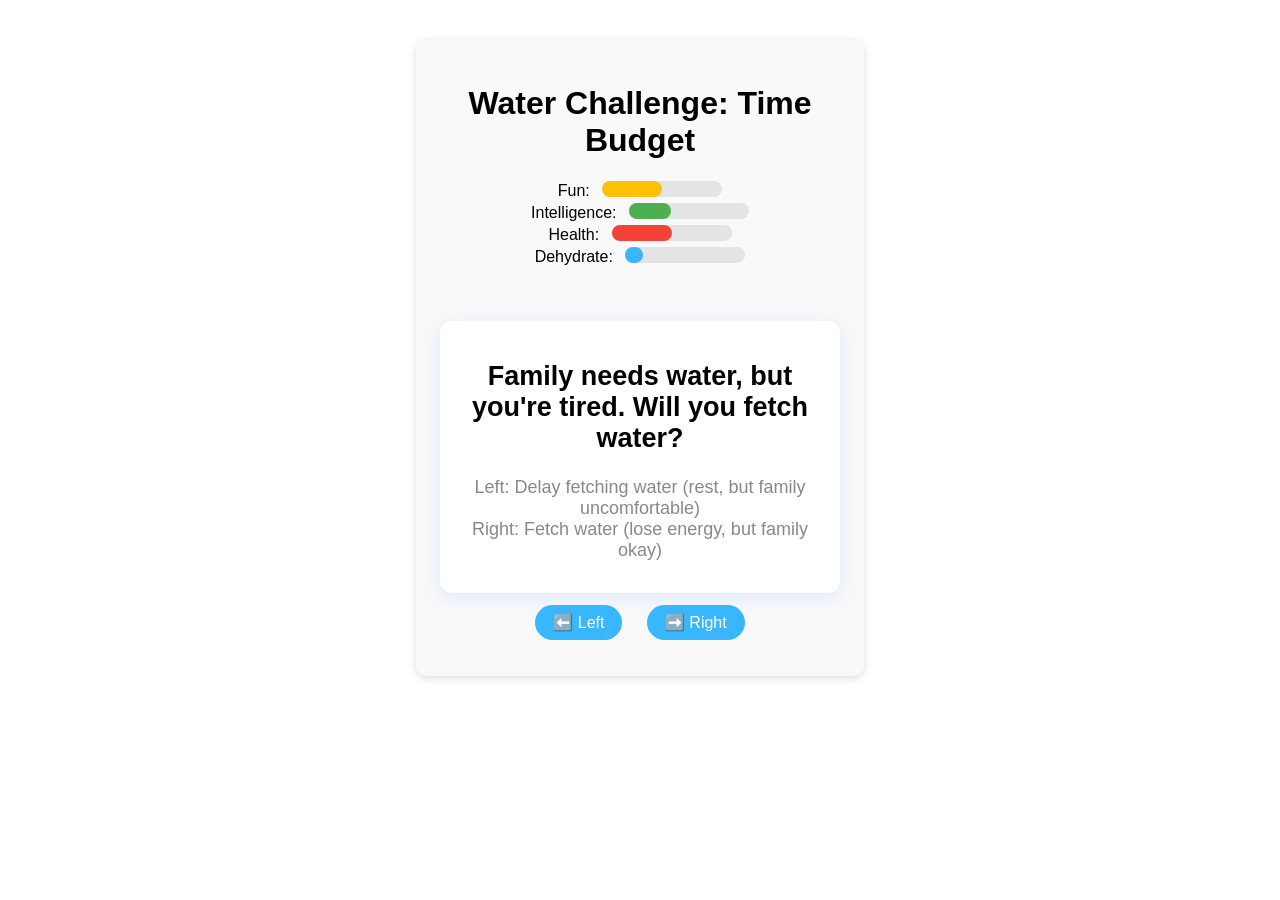
==== game.html @ 0f102fe7 "Add initial game files: HTML structure, JavaScript logic, and CSS styling" ====
<!DOCTYPE html>
<html lang="en">
<head>
  <meta charset="UTF-8">
  <title>Water Challenge: Time Budget</title>
  <link rel="stylesheet" href="style.css">
</head>
<body>
  <div class="container">
    <h1>Water Challenge: Time Budget</h1>
    <div id="bars-area">
      Fun: <div class="bar-bg"><div class="bar" id="bar-fun"></div></div><br>
      Intelligence: <div class="bar-bg"><div class="bar" id="bar-int"></div></div><br>
      Health: <div class="bar-bg"><div class="bar" id="bar-health"></div></div><br>
      Dehydrate: <div class="bar-bg"><div class="bar" id="bar-dehydrate"></div></div>
    </div>
    <div id="fact-area"></div>
    <div id="card-area"></div>
    <div id="buttons-area">
      <button id="left-btn">⬅️ Left</button>
      <button id="right-btn">➡️ Right</button>
    </div>
    <div id="result-area" style="display:none;"></div>
  </div>
  <script src="interact.js"></script>
</body>
</html>
---- style.css ----
.container {
  max-width: 400px;
  margin: 40px auto;
  text-align: center;
  font-family: sans-serif;
  background: #f9f9f9;
  border-radius: 10px;
  padding: 24px;
  box-shadow: 0 2px 8px #ddd;
}
.bar-bg {
  display: inline-block;
  vertical-align: middle;
  width: 120px;
  height: 16px;
  background: #e2e4e6;
  border-radius: 8px;
  margin-left: 8px;
  margin-bottom: 6px;
}
.bar {
  height: 16px;
  border-radius: 8px;
  width: 0%;
  transition: width 0.4s;
}
#bar-fun { background: #ffc107;}
#bar-int { background: #4caf50;}
#bar-health { background: #f44336;}
#bar-dehydrate { background: #38B6FF;}
#fact-area { color: #888; min-height: 28px; margin: 12px 0;}
.card {
  background: #fff;
  border-radius: 12px;
  box-shadow: 0 4px 20px rgba(50,140,255,0.14);
  padding: 18px;
  margin: 0 auto;
  min-height: 100px;
  font-size: 18px;
}
#buttons-area button {
  margin: 12px 10px;
  font-size: 16px;
  border-radius: 24px;
  padding: 8px 18px;
  border: none;
  background: #38B6FF;
  color: #fff;
  cursor: pointer;
}
#result-area {
  margin-top: 18px;
  padding: 12px;
  background: #e9f6ff;
  border-radius: 10px;
}
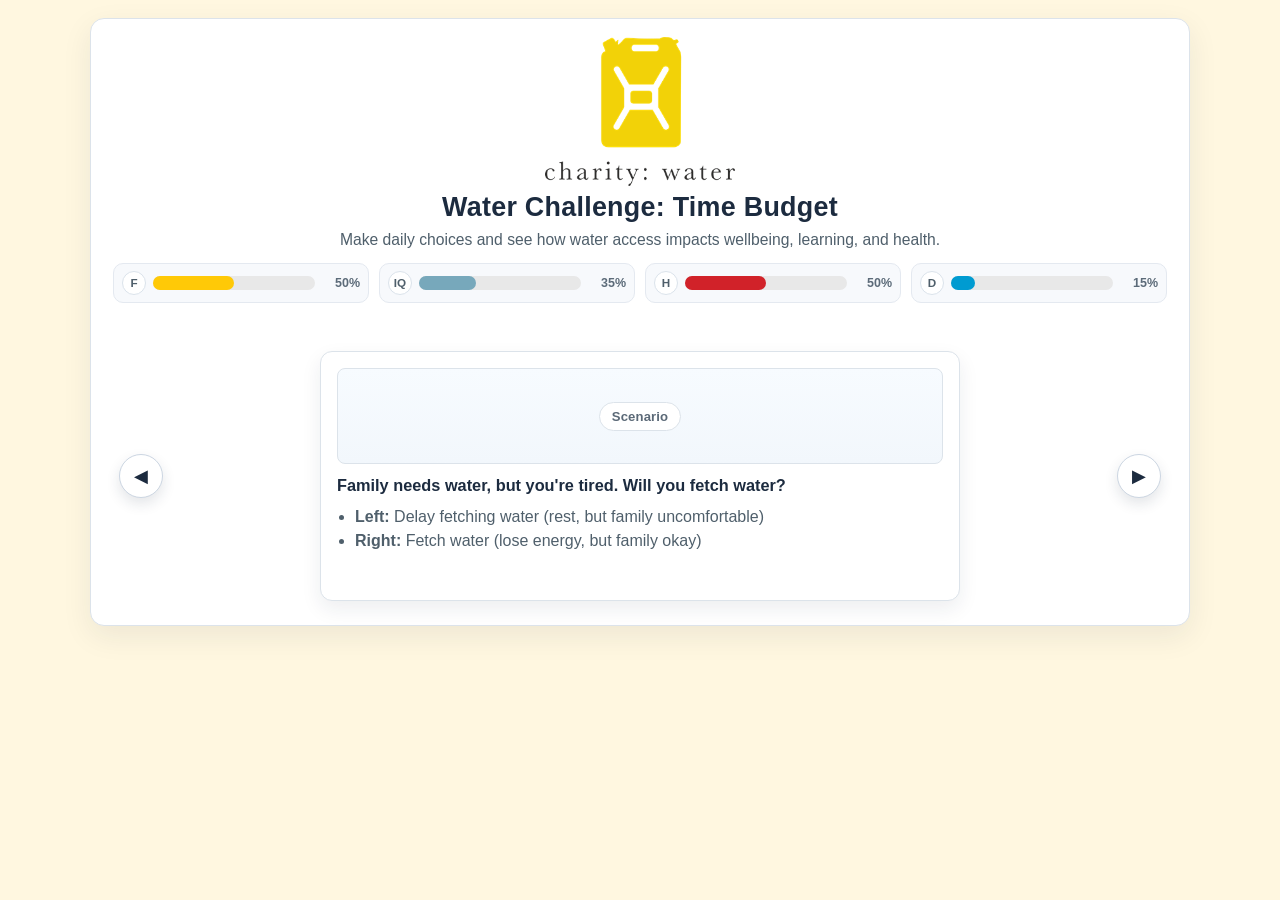
==== commit 4996e46e: "Enhance game UI with new layout, improved styling, and dynamic metrics display" ====
--- a/game.html
+++ b/game.html
@@ -2,23 +2,46 @@
 <html lang="en">
 <head>
   <meta charset="UTF-8">
+  <meta name="viewport" content="width=device-width, initial-scale=1.0">
   <title>Water Challenge: Time Budget</title>
   <link rel="stylesheet" href="style.css">
 </head>
 <body>
   <div class="container">
+    <img class="brand-logo" src="logo/charity-water-logo-9121D887A9-seeklogo.com.png" alt="charity: water logo">
     <h1>Water Challenge: Time Budget</h1>
+    <p class="subtitle">Make daily choices and see how water access impacts wellbeing, learning, and health.</p>
     <div id="bars-area">
-      Fun: <div class="bar-bg"><div class="bar" id="bar-fun"></div></div><br>
-      Intelligence: <div class="bar-bg"><div class="bar" id="bar-int"></div></div><br>
-      Health: <div class="bar-bg"><div class="bar" id="bar-health"></div></div><br>
-      Dehydrate: <div class="bar-bg"><div class="bar" id="bar-dehydrate"></div></div>
+      <div class="hud-item">
+        <span class="hud-icon" aria-hidden="true">F</span>
+        <span class="hud-label">Fun</span>
+        <div class="bar-bg"><div class="bar" id="bar-fun"></div></div>
+        <span class="hud-value" id="val-fun">50%</span>
+      </div>
+      <div class="hud-item">
+        <span class="hud-icon" aria-hidden="true">IQ</span>
+        <span class="hud-label">Intelligence</span>
+        <div class="bar-bg"><div class="bar" id="bar-int"></div></div>
+        <span class="hud-value" id="val-int">35%</span>
+      </div>
+      <div class="hud-item">
+        <span class="hud-icon" aria-hidden="true">H</span>
+        <span class="hud-label">Health</span>
+        <div class="bar-bg"><div class="bar" id="bar-health"></div></div>
+        <span class="hud-value" id="val-health">50%</span>
+      </div>
+      <div class="hud-item">
+        <span class="hud-icon" aria-hidden="true">D</span>
+        <span class="hud-label">Dehydrate</span>
+        <div class="bar-bg"><div class="bar" id="bar-dehydrate"></div></div>
+        <span class="hud-value" id="val-dehydrate">15%</span>
+      </div>
     </div>
     <div id="fact-area"></div>
-    <div id="card-area"></div>
-    <div id="buttons-area">
-      <button id="left-btn">⬅️ Left</button>
-      <button id="right-btn">➡️ Right</button>
+    <div class="play-stage">
+      <button id="left-btn" class="nav-btn" aria-label="Choose left option">◀</button>
+      <div id="card-area"></div>
+      <button id="right-btn" class="nav-btn" aria-label="Choose right option">▶</button>
     </div>
     <div id="result-area" style="display:none;"></div>
   </div>
--- a/style.css
+++ b/style.css
@@ -1,56 +1,363 @@
+:root {
+  --cw-yellow: #ffc907;
+  --cw-red: #d12229;
+  --cw-teal: #77a8bb;
+  --cw-cyan: #009bd1;
+  --cw-ink: #1c2b3f;
+  --cw-muted: #4f5f6b;
+  --cw-bg: #fff7e0;
+  --cw-surface: #ffffff;
+}
+
+* {
+  box-sizing: border-box;
+}
+
+body {
+  margin: 0;
+  background: var(--cw-bg);
+  font-family: Inter, -apple-system, BlinkMacSystemFont, "Segoe UI", Roboto, sans-serif;
+}
+
 .container {
-  max-width: 400px;
-  margin: 40px auto;
+  width: min(96vw, 1100px);
+  margin: 18px auto;
   text-align: center;
-  font-family: sans-serif;
-  background: #f9f9f9;
+  color: var(--cw-ink);
+  background: var(--cw-surface);
+  border-radius: 14px;
+  border: 1px solid #dce3ea;
+  padding: 18px 22px 24px;
+  box-shadow: 0 10px 30px rgba(28, 43, 63, 0.08);
+}
+
+.brand-logo {
+  width: clamp(120px, 20vw, 190px);
+  max-width: 100%;
+  height: auto;
+  margin-bottom: 2px;
+}
+
+h1 {
+  margin: 0;
+  font-size: clamp(1.2rem, 2.1vw, 1.75rem);
+  font-weight: 700;
+  letter-spacing: 0.01em;
+}
+
+.subtitle {
+  margin: 8px auto 14px;
+  max-width: 720px;
+  color: var(--cw-muted);
+  font-size: clamp(0.88rem, 1.45vw, 0.98rem);
+}
+
+#bars-area {
+  display: grid;
+  grid-template-columns: repeat(4, minmax(0, 1fr));
+  gap: 10px;
+  margin-bottom: 10px;
+}
+
+.hud-item {
+  display: flex;
+  align-items: center;
+  gap: 7px;
+  background: #f7f9fc;
+  border: 1px solid #e4e9f0;
   border-radius: 10px;
-  padding: 24px;
-  box-shadow: 0 2px 8px #ddd;
-}
+  padding: 7px 8px;
+}
+
+.hud-icon {
+  width: 24px;
+  height: 24px;
+  border-radius: 50%;
+  background: #ffffff;
+  border: 1px solid #dbe3eb;
+  text-align: center;
+  font-size: 0.73rem;
+  line-height: 22px;
+  font-weight: 700;
+  color: var(--cw-muted);
+}
+
+.hud-label {
+  display: none;
+  color: var(--cw-muted);
+  font-size: 0.85rem;
+  white-space: nowrap;
+}
+
 .bar-bg {
-  display: inline-block;
-  vertical-align: middle;
-  width: 120px;
-  height: 16px;
-  background: #e2e4e6;
-  border-radius: 8px;
-  margin-left: 8px;
-  margin-bottom: 6px;
-}
+  flex: 1;
+  height: 14px;
+  background: #e8e8e8;
+  border-radius: 8px;
+  min-width: 64px;
+}
+
 .bar {
-  height: 16px;
+  height: 14px;
   border-radius: 8px;
   width: 0%;
   transition: width 0.4s;
 }
-#bar-fun { background: #ffc107;}
-#bar-int { background: #4caf50;}
-#bar-health { background: #f44336;}
-#bar-dehydrate { background: #38B6FF;}
-#fact-area { color: #888; min-height: 28px; margin: 12px 0;}
+
+.hud-value {
+  min-width: 38px;
+  text-align: right;
+  font-size: 0.78rem;
+  font-weight: 600;
+  color: #5c6b79;
+}
+
+#bar-fun { background: var(--cw-yellow);}
+#bar-int { background: var(--cw-teal);}
+#bar-health { background: var(--cw-red);}
+#bar-dehydrate { background: var(--cw-cyan);}
+
+#fact-area {
+  color: var(--cw-muted);
+  min-height: 24px;
+  margin: 10px 0 14px;
+  font-size: 0.95rem;
+}
+
+.play-stage {
+  position: relative;
+  display: flex;
+  justify-content: center;
+  align-items: center;
+  padding: 0 64px;
+}
+
+#card-area {
+  width: min(100%, 640px);
+}
+
 .card {
+  background: #ffffff;
+  border: 1px solid #dce3ea;
+  border-radius: 12px;
+  box-shadow: 0 8px 20px rgba(28, 43, 63, 0.08);
+  padding: 16px;
+  margin: 0 auto;
+  min-height: 220px;
+  text-align: left;
+}
+
+.story-art {
+  height: 96px;
+  border: 1px solid #dce3ea;
+  border-radius: 8px;
+  display: flex;
+  align-items: center;
+  justify-content: center;
+  background: linear-gradient(180deg, #f7fbff 0%, #f2f7fc 100%);
+  margin-bottom: 10px;
+}
+
+.story-art-badge {
+  padding: 6px 12px;
+  border-radius: 999px;
+  background: #ffffff;
+  border: 1px solid #dce3ea;
+  font-size: 0.82rem;
+  font-weight: 600;
+  letter-spacing: 0.01em;
+  color: #5b6977;
+}
+
+.story-text {
+  margin: 0 0 10px;
+  font-size: 1.02rem;
+  line-height: 1.45;
+  font-weight: 600;
+}
+
+.choice-list {
+  margin: 0;
+  padding-left: 18px;
+  color: var(--cw-muted);
+}
+
+.choice-list li {
+  margin-bottom: 6px;
+}
+
+.nav-btn {
+  position: absolute;
+  top: 50%;
+  transform: translateY(-50%);
+  width: 44px;
+  height: 44px;
+  border-radius: 999px;
+  border: 1px solid #ccd6e2;
   background: #fff;
+  color: var(--cw-ink);
+  font-size: 1.1rem;
+  line-height: 1;
+  display: inline-flex;
+  align-items: center;
+  justify-content: center;
+  cursor: pointer;
+  box-shadow: 0 6px 14px rgba(28, 43, 63, 0.12);
+  transition: transform 0.15s ease, box-shadow 0.15s ease, background-color 0.15s ease;
+}
+
+.nav-btn:hover {
+  transform: translateY(-50%) translateX(0);
+  background: #f7faff;
+  box-shadow: 0 8px 18px rgba(28, 43, 63, 0.18);
+}
+
+.nav-btn:focus-visible,
+.result-btn:focus-visible {
+  outline: 2px solid #77a8bb;
+  outline-offset: 2px;
+}
+
+#left-btn {
+  left: 6px;
+}
+
+#right-btn {
+  right: 6px;
+}
+
+#result-area {
+  margin-top: 14px;
+  padding: 0;
+  background: transparent;
+  border-radius: 10px;
+  overflow-wrap: anywhere;
+}
+
+.result-panel {
+  width: min(100%, 640px);
+  margin: 0 auto;
+  padding: 14px;
+  border: 1px solid #dce3ea;
   border-radius: 12px;
-  box-shadow: 0 4px 20px rgba(50,140,255,0.14);
-  padding: 18px;
-  margin: 0 auto;
-  min-height: 100px;
-  font-size: 18px;
-}
-#buttons-area button {
-  margin: 12px 10px;
-  font-size: 16px;
-  border-radius: 24px;
-  padding: 8px 18px;
-  border: none;
-  background: #38B6FF;
-  color: #fff;
+  background: #ffffff;
+  box-shadow: 0 8px 20px rgba(28, 43, 63, 0.08);
+}
+
+.result-panel h2 {
+  margin: 2px 0 10px;
+}
+
+.result-content {
+  border: 1px solid #e5ebf2;
+  border-radius: 8px;
+  padding: 12px 13px;
+  text-align: left;
+  margin-bottom: 12px;
+  background: #fafcff;
+}
+
+.result-content a {
+  color: #0f7fba;
+  text-decoration: none;
+  font-weight: 600;
+}
+
+.result-content a:hover {
+  text-decoration: underline;
+}
+
+.result-btn {
+  border: 1px solid #ccd6e2;
+  border-radius: 8px;
+  background: #ffffff;
+  color: var(--cw-ink);
+  padding: 8px 14px;
+  font-weight: 600;
   cursor: pointer;
-}
-#result-area {
-  margin-top: 18px;
-  padding: 12px;
-  background: #e9f6ff;
-  border-radius: 10px;
+  transition: background-color 0.15s ease;
+}
+
+.result-btn:hover {
+  background: #f5f9ff;
+}
+
+@media (max-width: 700px) {
+  .container {
+    width: 94vw;
+    margin: 14px auto;
+    padding: 12px 10px 16px;
+  }
+
+  .subtitle {
+    margin: 8px 8px 12px;
+  }
+
+  #bars-area {
+    grid-template-columns: 1fr;
+    gap: 8px;
+    margin-bottom: 8px;
+  }
+
+  .hud-label {
+    display: inline;
+    width: 90px;
+    text-align: left;
+  }
+
+  .hud-value {
+    min-width: 34px;
+    font-size: 0.75rem;
+  }
+
+  .play-stage {
+    padding: 0 2px;
+  }
+
+  .nav-btn {
+    width: 38px;
+    height: 38px;
+    font-size: 1rem;
+    z-index: 2;
+  }
+
+  #left-btn {
+    left: -2px;
+  }
+
+  #right-btn {
+    right: -2px;
+  }
+
+  .card {
+    min-height: 290px;
+    padding: 12px;
+  }
+
+  .story-art {
+    height: 70px;
+  }
+
+  .story-text,
+  .choice-list {
+    font-size: 0.94rem;
+  }
+
+  .result-panel {
+    min-height: 420px;
+    display: flex;
+    flex-direction: column;
+    justify-content: space-between;
+  }
+
+  .result-content {
+    min-height: 280px;
+    font-size: 0.94rem;
+  }
+}
+
+@media (min-width: 1000px) {
+  .card {
+    min-height: 250px;
+  }
 }
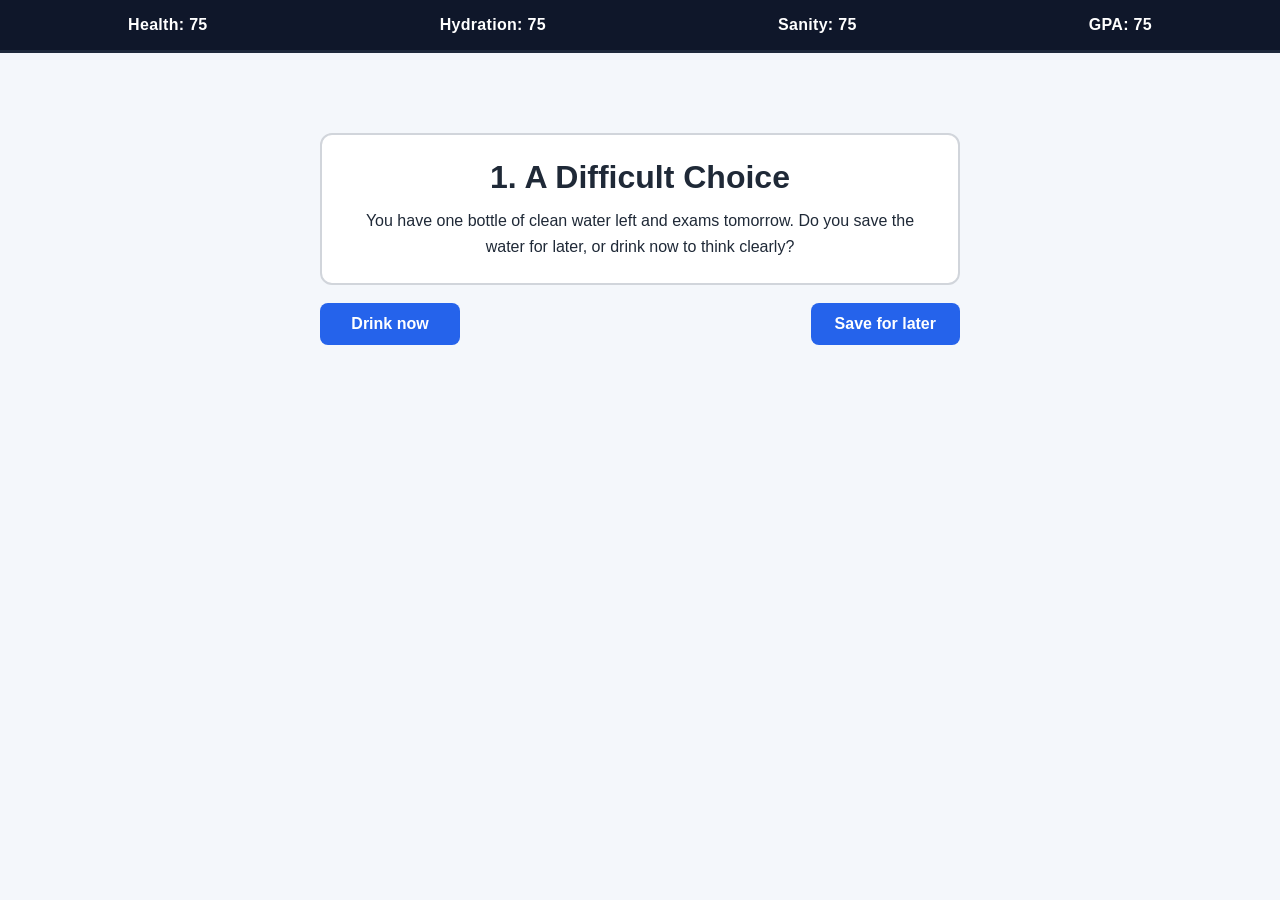
==== commit 59fda54e: "Refactor game structure: update HTML layout, remove interact.js, and implement scenario logic in scr" ====
--- a/game.html
+++ b/game.html
@@ -1,50 +1,103 @@
 <!DOCTYPE html>
 <html lang="en">
 <head>
+  <!--
+    The <meta charset="UTF-8"> tag tells the browser what text encoding to use.
+    UTF-8 supports most characters used around the world.
+  -->
   <meta charset="UTF-8">
+
+  <!--
+    This makes the layout scale correctly on phones and tablets.
+    Without this, mobile pages often appear zoomed out.
+  -->
   <meta name="viewport" content="width=device-width, initial-scale=1.0">
-  <title>Water Challenge: Time Budget</title>
+
+  <!--
+    <title> sets the text shown on the browser tab.
+  -->
+  <title>Water Game</title>
+
+  <!--
+    This links the external CSS file.
+    CSS is where we define colors, spacing, sizes, alignment, etc.
+  -->
   <link rel="stylesheet" href="style.css">
 </head>
 <body>
-  <div class="container">
-    <img class="brand-logo" src="logo/charity-water-logo-9121D887A9-seeklogo.com.png" alt="charity: water logo">
-    <h1>Water Challenge: Time Budget</h1>
-    <p class="subtitle">Make daily choices and see how water access impacts wellbeing, learning, and health.</p>
-    <div id="bars-area">
-      <div class="hud-item">
-        <span class="hud-icon" aria-hidden="true">F</span>
-        <span class="hud-label">Fun</span>
-        <div class="bar-bg"><div class="bar" id="bar-fun"></div></div>
-        <span class="hud-value" id="val-fun">50%</span>
-      </div>
-      <div class="hud-item">
-        <span class="hud-icon" aria-hidden="true">IQ</span>
-        <span class="hud-label">Intelligence</span>
-        <div class="bar-bg"><div class="bar" id="bar-int"></div></div>
-        <span class="hud-value" id="val-int">35%</span>
-      </div>
-      <div class="hud-item">
-        <span class="hud-icon" aria-hidden="true">H</span>
-        <span class="hud-label">Health</span>
-        <div class="bar-bg"><div class="bar" id="bar-health"></div></div>
-        <span class="hud-value" id="val-health">50%</span>
-      </div>
-      <div class="hud-item">
-        <span class="hud-icon" aria-hidden="true">D</span>
-        <span class="hud-label">Dehydrate</span>
-        <div class="bar-bg"><div class="bar" id="bar-dehydrate"></div></div>
-        <span class="hud-value" id="val-dehydrate">15%</span>
-      </div>
+
+  <!--
+    ===== Quick beginner note: How HTML + CSS work together =====
+
+    HTML gives structure (what things ARE):
+    - headings, paragraphs, buttons, containers
+
+    CSS gives style (how things LOOK):
+    - colors, fonts, spacing, positions, borders
+
+    A "class" (example: class="scenario-card") is a label attached to an HTML element.
+    In CSS, a class is selected with a dot (example: .scenario-card { ... }).
+    That style is then applied to every HTML element that has that class.
+  -->
+
+  <!--
+    This top bar holds the four stats labels:
+    Health, Hydration, Sanity, GPA.
+  -->
+  <div class="stats-bar">
+    <!--
+      <div> is a generic container block.
+      It does not have special meaning by itself.
+      We use it to group content so CSS can style/layout it.
+    -->
+    <div id="health-stat" class="stat-item">Health: 75</div>
+    <div id="hydration-stat" class="stat-item">Hydration: 75</div>
+    <div id="sanity-stat" class="stat-item">Sanity: 75</div>
+    <div id="gpa-stat" class="stat-item">GPA: 75</div>
+  </div>
+
+  <!--
+    Main play area. We center the card and buttons here.
+  -->
+  <main class="game-area">
+
+    <!--
+      Scenario card container.
+      This is the central card requested.
+    -->
+    <div class="scenario-card">
+
+      <!--
+        <h1> is a top-level heading.
+        It usually represents the most important heading in a section/page.
+        Browsers and screen readers treat headings as important structure.
+      -->
+      <h1 class="scenario-title">A Difficult Choice</h1>
+
+      <!--
+        <p> is a paragraph tag used for normal text content.
+      -->
+      <p class="scenario-text">
+        You have one bottle of clean water left and exams tomorrow.
+        Do you save the water for later, or drink now to think clearly?
+      </p>
     </div>
-    <div id="fact-area"></div>
-    <div class="play-stage">
-      <button id="left-btn" class="nav-btn" aria-label="Choose left option">◀</button>
-      <div id="card-area"></div>
-      <button id="right-btn" class="nav-btn" aria-label="Choose right option">▶</button>
+
+    <!--
+      Button row directly below the card.
+    -->
+    <div class="options-row">
+
+      <!--
+        <button> creates a clickable button.
+        Right now, these are only visual (no JavaScript yet).
+        Later, JavaScript can detect clicks and update stats/game state.
+      -->
+      <button id="option-a-button" class="option-button">Option A</button>
+      <button id="option-b-button" class="option-button">Option B</button>
     </div>
-    <div id="result-area" style="display:none;"></div>
-  </div>
-  <script src="interact.js"></script>
+  </main>
+
+  <script src="script.js"></script>
 </body>
-</html>+</html>
--- a/style.css
+++ b/style.css
@@ -1,363 +1,192 @@
-:root {
-  --cw-yellow: #ffc907;
-  --cw-red: #d12229;
-  --cw-teal: #77a8bb;
-  --cw-cyan: #009bd1;
-  --cw-ink: #1c2b3f;
-  --cw-muted: #4f5f6b;
-  --cw-bg: #fff7e0;
-  --cw-surface: #ffffff;
-}
+/*
+  =============================================================
+  BASIC RESET + PAGE FOUNDATION
+  =============================================================
 
+  The selector "*" means "all elements".
+  We set box-sizing so width/height calculations are easier and more predictable.
+*/
 * {
   box-sizing: border-box;
 }
 
+/*
+  The body is the main page container.
+  We remove default browser margin so we can control spacing ourselves.
+*/
 body {
   margin: 0;
-  background: var(--cw-bg);
-  font-family: Inter, -apple-system, BlinkMacSystemFont, "Segoe UI", Roboto, sans-serif;
+
+  /*
+    A simple system font stack for good readability.
+    The browser will use the first available font.
+  */
+  font-family: Arial, Helvetica, sans-serif;
+
+  /*
+    Soft background + dark text for contrast.
+  */
+  background-color: #f4f7fb;
+  color: #1f2937;
+
+  /*
+    100vh means "100% of viewport height".
+    This helps vertical centering in our main game area.
+  */
+  min-height: 100vh;
 }
 
-.container {
-  width: min(96vw, 1100px);
-  margin: 18px auto;
-  text-align: center;
-  color: var(--cw-ink);
-  background: var(--cw-surface);
-  border-radius: 14px;
-  border: 1px solid #dce3ea;
-  padding: 18px 22px 24px;
-  box-shadow: 0 10px 30px rgba(28, 43, 63, 0.08);
+/*
+  =============================================================
+  TOP STATS BAR
+  =============================================================
+
+  .stats-bar applies to <div class="stats-bar"> in HTML.
+  This shows how classes connect HTML to CSS:
+  - HTML class="stats-bar"
+  - CSS selector .stats-bar { ... }
+*/
+.stats-bar {
+  display: flex;
+
+  /*
+    "justify-content: space-around" spreads items across the row.
+  */
+  justify-content: space-around;
+
+  /*
+    "align-items: center" vertically centers items inside this bar.
+  */
+  align-items: center;
+
+  padding: 16px 12px;
+  background-color: #0f172a;
+  color: #ffffff;
+  border-bottom: 3px solid #1e293b;
 }
 
-.brand-logo {
-  width: clamp(120px, 20vw, 190px);
-  max-width: 100%;
-  height: auto;
-  margin-bottom: 2px;
+/*
+  Each individual stat label (Health, Hydration, etc.).
+*/
+.stat-item {
+  font-weight: 700;
+  letter-spacing: 0.3px;
 }
 
-h1 {
-  margin: 0;
-  font-size: clamp(1.2rem, 2.1vw, 1.75rem);
-  font-weight: 700;
-  letter-spacing: 0.01em;
+/*
+  =============================================================
+  MAIN GAME AREA
+  =============================================================
+*/
+.game-area {
+  /*
+    Flexbox makes it easy to center and stack elements.
+  */
+  display: flex;
+
+  /*
+    "column" stacks children vertically (card, then button row).
+  */
+  flex-direction: column;
+
+  /*
+    Horizontal centering.
+  */
+  align-items: center;
+
+  /*
+    Push content slightly down from the top bar.
+  */
+  margin-top: 80px;
+
+  /*
+    Space between the scenario card and buttons.
+  */
+  gap: 18px;
+
+  padding: 0 16px;
 }
 
-.subtitle {
-  margin: 8px auto 14px;
-  max-width: 720px;
-  color: var(--cw-muted);
-  font-size: clamp(0.88rem, 1.45vw, 0.98rem);
+/*
+  =============================================================
+  SCENARIO CARD
+  =============================================================
+*/
+.scenario-card {
+  width: 100%;
+
+  /*
+    max-width prevents the card from getting too wide on large screens.
+  */
+  max-width: 640px;
+
+  background-color: #ffffff;
+  border: 2px solid #d1d5db;
+  border-radius: 12px;
+  padding: 24px;
+  text-align: center;
 }
 
-#bars-area {
-  display: grid;
-  grid-template-columns: repeat(4, minmax(0, 1fr));
-  gap: 10px;
-  margin-bottom: 10px;
+/*
+  Styles the <h1 class="scenario-title">.
+*/
+.scenario-title {
+  margin: 0 0 12px;
+  font-size: 2rem;
 }
 
-.hud-item {
-  display: flex;
-  align-items: center;
-  gap: 7px;
-  background: #f7f9fc;
-  border: 1px solid #e4e9f0;
-  border-radius: 10px;
-  padding: 7px 8px;
+/*
+  Styles the paragraph text inside the card.
+*/
+.scenario-text {
+  margin: 0;
+  line-height: 1.6;
+  font-size: 1rem;
 }
 
-.hud-icon {
-  width: 24px;
-  height: 24px;
-  border-radius: 50%;
-  background: #ffffff;
-  border: 1px solid #dbe3eb;
-  text-align: center;
-  font-size: 0.73rem;
-  line-height: 22px;
-  font-weight: 700;
-  color: var(--cw-muted);
+/*
+  =============================================================
+  OPTIONS (BUTTONS)
+  =============================================================
+*/
+.options-row {
+  display: flex;
+  gap: 12px;
+  width: 100%;
+  max-width: 640px;
+
+  /*
+    Allow wrapping on small screens so buttons don't overflow.
+  */
+  flex-wrap: nowrap;
+  justify-content: space-between;
 }
 
-.hud-label {
-  display: none;
-  color: var(--cw-muted);
-  font-size: 0.85rem;
-  white-space: nowrap;
+/*
+  This class styles BOTH buttons because both have class="option-button".
+*/
+.option-button {
+  border: none;
+  border-radius: 8px;
+  padding: 12px 24px;
+  font-size: 1rem;
+  font-weight: 700;
+  cursor: pointer;
+  background-color: #2563eb;
+  color: #ffffff;
+  min-width: 140px;
 }
 
-.bar-bg {
-  flex: 1;
-  height: 14px;
-  background: #e8e8e8;
-  border-radius: 8px;
-  min-width: 64px;
+/*
+  :hover applies when mouse is over the button.
+*/
+.option-button:hover {
+  background-color: #1d4ed8;
 }
 
-.bar {
-  height: 14px;
-  border-radius: 8px;
-  width: 0%;
-  transition: width 0.4s;
-}
-
-.hud-value {
-  min-width: 38px;
-  text-align: right;
-  font-size: 0.78rem;
-  font-weight: 600;
-  color: #5c6b79;
-}
-
-#bar-fun { background: var(--cw-yellow);}
-#bar-int { background: var(--cw-teal);}
-#bar-health { background: var(--cw-red);}
-#bar-dehydrate { background: var(--cw-cyan);}
-
-#fact-area {
-  color: var(--cw-muted);
-  min-height: 24px;
-  margin: 10px 0 14px;
-  font-size: 0.95rem;
-}
-
-.play-stage {
-  position: relative;
-  display: flex;
-  justify-content: center;
-  align-items: center;
-  padding: 0 64px;
-}
-
-#card-area {
-  width: min(100%, 640px);
-}
-
-.card {
-  background: #ffffff;
-  border: 1px solid #dce3ea;
-  border-radius: 12px;
-  box-shadow: 0 8px 20px rgba(28, 43, 63, 0.08);
-  padding: 16px;
-  margin: 0 auto;
-  min-height: 220px;
-  text-align: left;
-}
-
-.story-art {
-  height: 96px;
-  border: 1px solid #dce3ea;
-  border-radius: 8px;
-  display: flex;
-  align-items: center;
-  justify-content: center;
-  background: linear-gradient(180deg, #f7fbff 0%, #f2f7fc 100%);
-  margin-bottom: 10px;
-}
-
-.story-art-badge {
-  padding: 6px 12px;
-  border-radius: 999px;
-  background: #ffffff;
-  border: 1px solid #dce3ea;
-  font-size: 0.82rem;
-  font-weight: 600;
-  letter-spacing: 0.01em;
-  color: #5b6977;
-}
-
-.story-text {
-  margin: 0 0 10px;
-  font-size: 1.02rem;
-  line-height: 1.45;
-  font-weight: 600;
-}
-
-.choice-list {
-  margin: 0;
-  padding-left: 18px;
-  color: var(--cw-muted);
-}
-
-.choice-list li {
-  margin-bottom: 6px;
-}
-
-.nav-btn {
-  position: absolute;
-  top: 50%;
-  transform: translateY(-50%);
-  width: 44px;
-  height: 44px;
-  border-radius: 999px;
-  border: 1px solid #ccd6e2;
-  background: #fff;
-  color: var(--cw-ink);
-  font-size: 1.1rem;
-  line-height: 1;
-  display: inline-flex;
-  align-items: center;
-  justify-content: center;
-  cursor: pointer;
-  box-shadow: 0 6px 14px rgba(28, 43, 63, 0.12);
-  transition: transform 0.15s ease, box-shadow 0.15s ease, background-color 0.15s ease;
-}
-
-.nav-btn:hover {
-  transform: translateY(-50%) translateX(0);
-  background: #f7faff;
-  box-shadow: 0 8px 18px rgba(28, 43, 63, 0.18);
-}
-
-.nav-btn:focus-visible,
-.result-btn:focus-visible {
-  outline: 2px solid #77a8bb;
-  outline-offset: 2px;
-}
-
-#left-btn {
-  left: 6px;
-}
-
-#right-btn {
-  right: 6px;
-}
-
-#result-area {
-  margin-top: 14px;
-  padding: 0;
-  background: transparent;
-  border-radius: 10px;
-  overflow-wrap: anywhere;
-}
-
-.result-panel {
-  width: min(100%, 640px);
-  margin: 0 auto;
-  padding: 14px;
-  border: 1px solid #dce3ea;
-  border-radius: 12px;
-  background: #ffffff;
-  box-shadow: 0 8px 20px rgba(28, 43, 63, 0.08);
-}
-
-.result-panel h2 {
-  margin: 2px 0 10px;
-}
-
-.result-content {
-  border: 1px solid #e5ebf2;
-  border-radius: 8px;
-  padding: 12px 13px;
-  text-align: left;
-  margin-bottom: 12px;
-  background: #fafcff;
-}
-
-.result-content a {
-  color: #0f7fba;
-  text-decoration: none;
-  font-weight: 600;
-}
-
-.result-content a:hover {
-  text-decoration: underline;
-}
-
-.result-btn {
-  border: 1px solid #ccd6e2;
-  border-radius: 8px;
-  background: #ffffff;
-  color: var(--cw-ink);
-  padding: 8px 14px;
-  font-weight: 600;
-  cursor: pointer;
-  transition: background-color 0.15s ease;
-}
-
-.result-btn:hover {
-  background: #f5f9ff;
-}
-
-@media (max-width: 700px) {
-  .container {
-    width: 94vw;
-    margin: 14px auto;
-    padding: 12px 10px 16px;
-  }
-
-  .subtitle {
-    margin: 8px 8px 12px;
-  }
-
-  #bars-area {
-    grid-template-columns: 1fr;
-    gap: 8px;
-    margin-bottom: 8px;
-  }
-
-  .hud-label {
-    display: inline;
-    width: 90px;
-    text-align: left;
-  }
-
-  .hud-value {
-    min-width: 34px;
-    font-size: 0.75rem;
-  }
-
-  .play-stage {
-    padding: 0 2px;
-  }
-
-  .nav-btn {
-    width: 38px;
-    height: 38px;
-    font-size: 1rem;
-    z-index: 2;
-  }
-
-  #left-btn {
-    left: -2px;
-  }
-
-  #right-btn {
-    right: -2px;
-  }
-
-  .card {
-    min-height: 290px;
-    padding: 12px;
-  }
-
-  .story-art {
-    height: 70px;
-  }
-
-  .story-text,
-  .choice-list {
-    font-size: 0.94rem;
-  }
-
-  .result-panel {
-    min-height: 420px;
-    display: flex;
-    flex-direction: column;
-    justify-content: space-between;
-  }
-
-  .result-content {
-    min-height: 280px;
-    font-size: 0.94rem;
+@media (max-width: 560px) {
+  .options-row {
+    flex-wrap: wrap;
+    justify-content: center;
   }
 }
-
-@media (min-width: 1000px) {
-  .card {
-    min-height: 250px;
-  }
-}
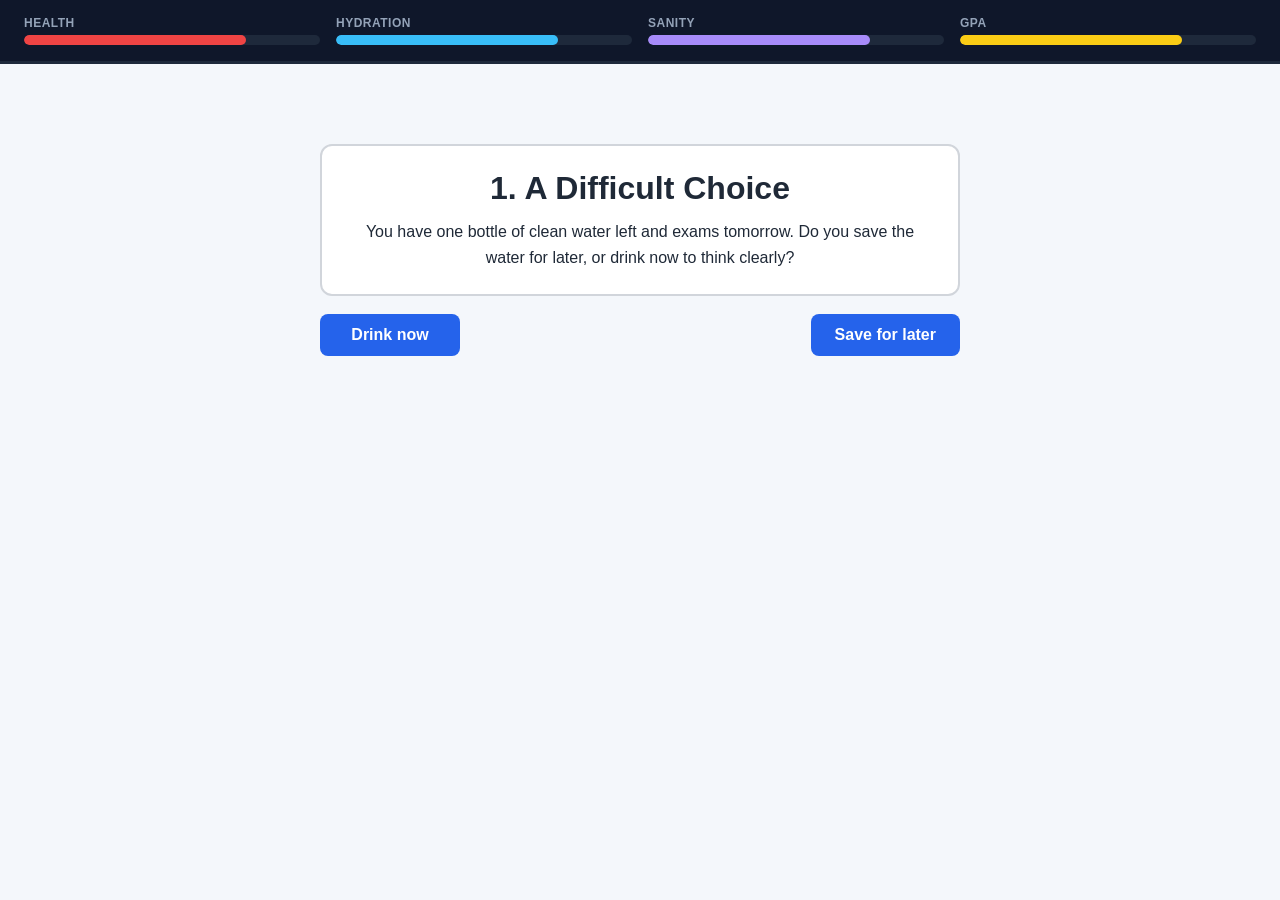
==== commit cfa01195: "Refactor game stats display: implement progress bars for health, hydration, sanity, and GPA; update " ====
--- a/game.html
+++ b/game.html
@@ -50,10 +50,34 @@
       It does not have special meaning by itself.
       We use it to group content so CSS can style/layout it.
     -->
-    <div id="health-stat" class="stat-item">Health: 75</div>
-    <div id="hydration-stat" class="stat-item">Hydration: 75</div>
-    <div id="sanity-stat" class="stat-item">Sanity: 75</div>
-    <div id="gpa-stat" class="stat-item">GPA: 75</div>
+    <!--
+      Each stat-item now holds a label and a progress bar track.
+      The inner .stat-bar-fill div is what JavaScript will resize via style.width.
+    -->
+    <div class="stat-item">
+      <span class="stat-label">Health</span>
+      <div class="stat-bar-track">
+        <div id="health-bar" class="stat-bar-fill health-bar"></div>
+      </div>
+    </div>
+    <div class="stat-item">
+      <span class="stat-label">Hydration</span>
+      <div class="stat-bar-track">
+        <div id="hydration-bar" class="stat-bar-fill hydration-bar"></div>
+      </div>
+    </div>
+    <div class="stat-item">
+      <span class="stat-label">Sanity</span>
+      <div class="stat-bar-track">
+        <div id="sanity-bar" class="stat-bar-fill sanity-bar"></div>
+      </div>
+    </div>
+    <div class="stat-item">
+      <span class="stat-label">GPA</span>
+      <div class="stat-bar-track">
+        <div id="gpa-bar" class="stat-bar-fill gpa-bar"></div>
+      </div>
+    </div>
   </div>
 
   <!--
--- a/style.css
+++ b/style.css
@@ -50,28 +50,81 @@
   display: flex;
 
   /*
-    "justify-content: space-around" spreads items across the row.
-  */
-  justify-content: space-around;
-
-  /*
-    "align-items: center" vertically centers items inside this bar.
-  */
-  align-items: center;
-
-  padding: 16px 12px;
+    "gap" adds equal spacing between each stat-item without needing margins.
+  */
+  gap: 16px;
+
+  align-items: flex-start;
+
+  padding: 16px 24px;
   background-color: #0f172a;
   color: #ffffff;
   border-bottom: 3px solid #1e293b;
 }
 
 /*
-  Each individual stat label (Health, Hydration, etc.).
+  Each stat block: label text stacked above the bar track.
+  flex: 1 makes all four blocks share the bar width equally.
 */
 .stat-item {
+  display: flex;
+  flex-direction: column;
+  gap: 5px;
+  flex: 1;
+  min-width: 80px;
+}
+
+/* Small text label above each bar */
+.stat-label {
+  font-size: 0.75rem;
   font-weight: 700;
-  letter-spacing: 0.3px;
-}
+  letter-spacing: 0.5px;
+  text-transform: uppercase;
+  color: #94a3b8;
+}
+
+/*
+  The outer container of the bar — always full width, dark background.
+  overflow: hidden clips the inner fill so it never bleeds past the corners.
+*/
+.stat-bar-track {
+  width: 100%;
+  height: 10px;
+  background-color: #1e293b;
+  border-radius: 5px;
+  overflow: hidden;
+}
+
+/*
+  The inner filled portion.
+
+  CSS TRANSITIONS EXPLAINED
+  --------------------------
+  When JavaScript changes style.width on this element the browser does NOT
+  jump straight to the new value.  Instead, the transition rule says:
+    "animate the 'width' property over 0.45 seconds using an ease-out curve".
+
+  Sequence:
+  1. JS sets element.style.width = "60%";
+  2. The browser detects that 'width' changed.
+  3. Because a matching transition is declared, it interpolates every
+     rendered frame between the old and new width for 0.45 s.
+  4. Result: a smooth slide, not a snap.
+
+  ease-out starts fast and decelerates — this feels natural for stat bars.
+*/
+.stat-bar-fill {
+  height: 100%;
+  border-radius: 5px;
+  width: 75%;          /* overwritten by JS on every stat change */
+  transition: width 0.45s ease-out;
+}
+
+/* Each stat gets its own colour for quick at-a-glance reading */
+.health-bar    { background-color: #ef4444; }   /* red   */
+.hydration-bar { background-color: #38bdf8; }   /* sky   */
+.sanity-bar    { background-color: #a78bfa; }   /* violet */
+.gpa-bar       { background-color: #facc15; }   /* amber */
 
 /*
   =============================================================
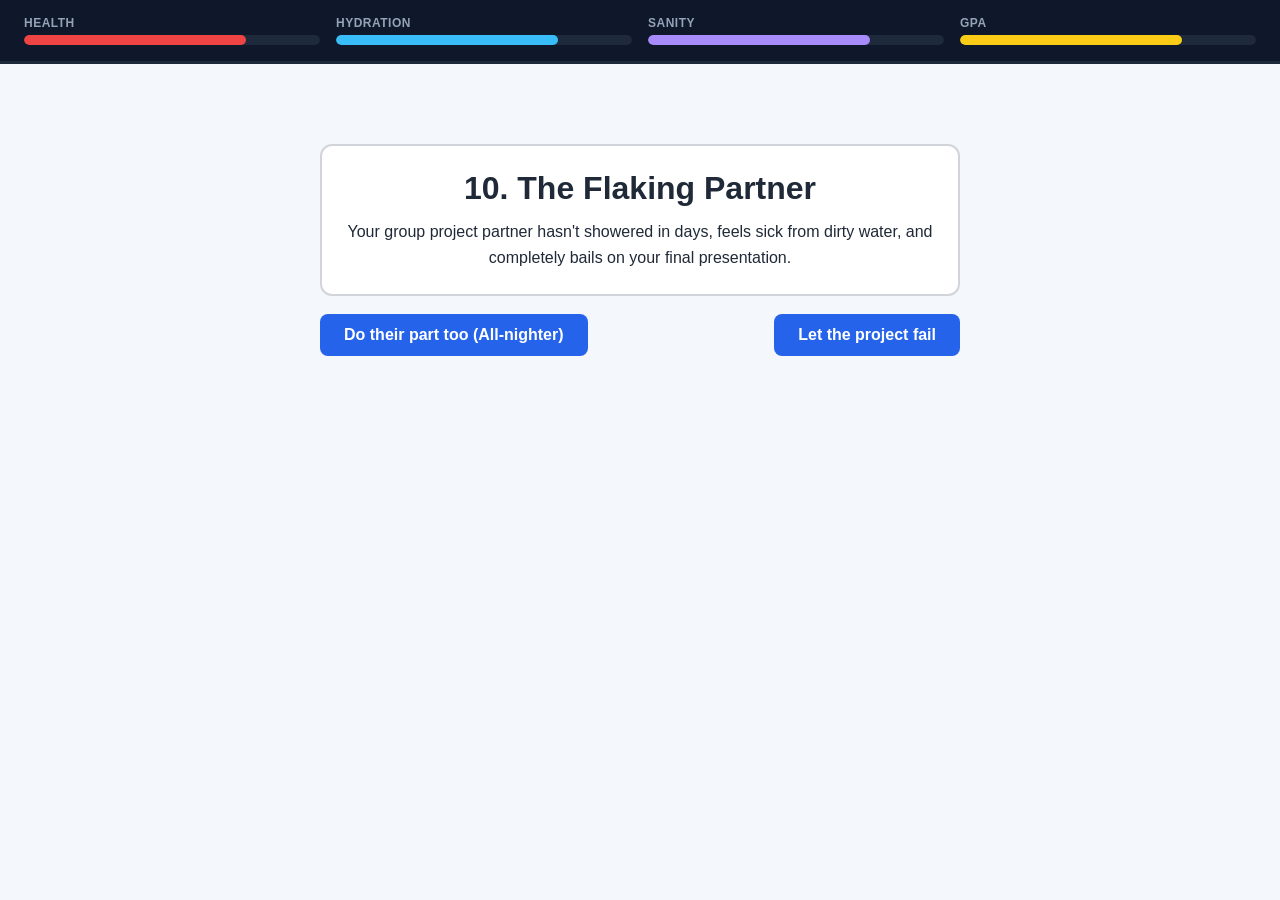
==== commit e4f9c4bc: "Add end game modal and scenarios for game over conditions; enhance UI and responsiveness" ====
--- a/game.html
+++ b/game.html
@@ -122,6 +122,14 @@
     </div>
   </main>
 
+  <div id="end-game-modal" class="end-game-modal">
+    <div class="end-game-content">
+      <h2 id="end-game-title">Game Over</h2>
+      <p id="end-game-description"></p>
+      <button id="play-again-button" class="option-button">Play Again</button>
+    </div>
+  </div>
+
   <script src="script.js"></script>
 </body>
 </html>
--- a/style.css
+++ b/style.css
@@ -237,9 +237,89 @@
   background-color: #1d4ed8;
 }
 
-@media (max-width: 560px) {
+.end-game-modal {
+  display: none;
+  position: fixed;
+  inset: 0;
+  background-color: rgba(15, 23, 42, 0.82);
+  z-index: 1000;
+  align-items: center;
+  justify-content: center;
+  padding: 16px;
+}
+
+.end-game-content {
+  width: 100%;
+  max-width: 640px;
+  background-color: #ffffff;
+  border: 2px solid #d1d5db;
+  border-radius: 12px;
+  padding: 24px;
+  text-align: center;
+}
+
+.end-game-content h2 {
+  margin: 0 0 12px;
+  font-size: 2rem;
+}
+
+.end-game-content p {
+  margin: 0 0 20px;
+  line-height: 1.6;
+}
+
+/* Base (desktop/tablet large) stays as your current styles */
+
+/* Mobile + small tablets */
+@media (max-width: 768px) {
+  .stats-bar {
+    flex-wrap: wrap;          /* allow next line */
+    justify-content: center;  /* cleaner centering */
+    gap: 10px;
+    padding: 12px;
+  }
+
+  .stat-item {
+    flex: 0 1 calc(50% - 10px); /* 2 columns */
+    min-width: 140px;           /* prevent tiny bars/text */
+  }
+
+  .stat-label {
+    font-size: 0.85rem;
+  }
+
+  .game-area {
+    margin-top: 32px;
+  }
+
   .options-row {
     flex-wrap: wrap;
-    justify-content: center;
-  }
-}
+  }
+
+  .option-button {
+    flex: 1 1 calc(50% - 12px);
+  }
+}
+
+/* Very small phones: stack stats and buttons in one column */
+@media (max-width: 480px) {
+  .stat-item {
+    flex: 1 1 100%;
+    min-width: 0;
+  }
+
+  .option-button {
+    flex: 1 1 100%;
+  }
+
+  .scenario-title {
+    font-size: 1.5rem;
+  }
+}
+
+/* Optional: very small phones */
+@media (max-width: 480px) {
+  .stat-item {
+    flex: 1 1 100%;  /* single column stack */
+  }
+}
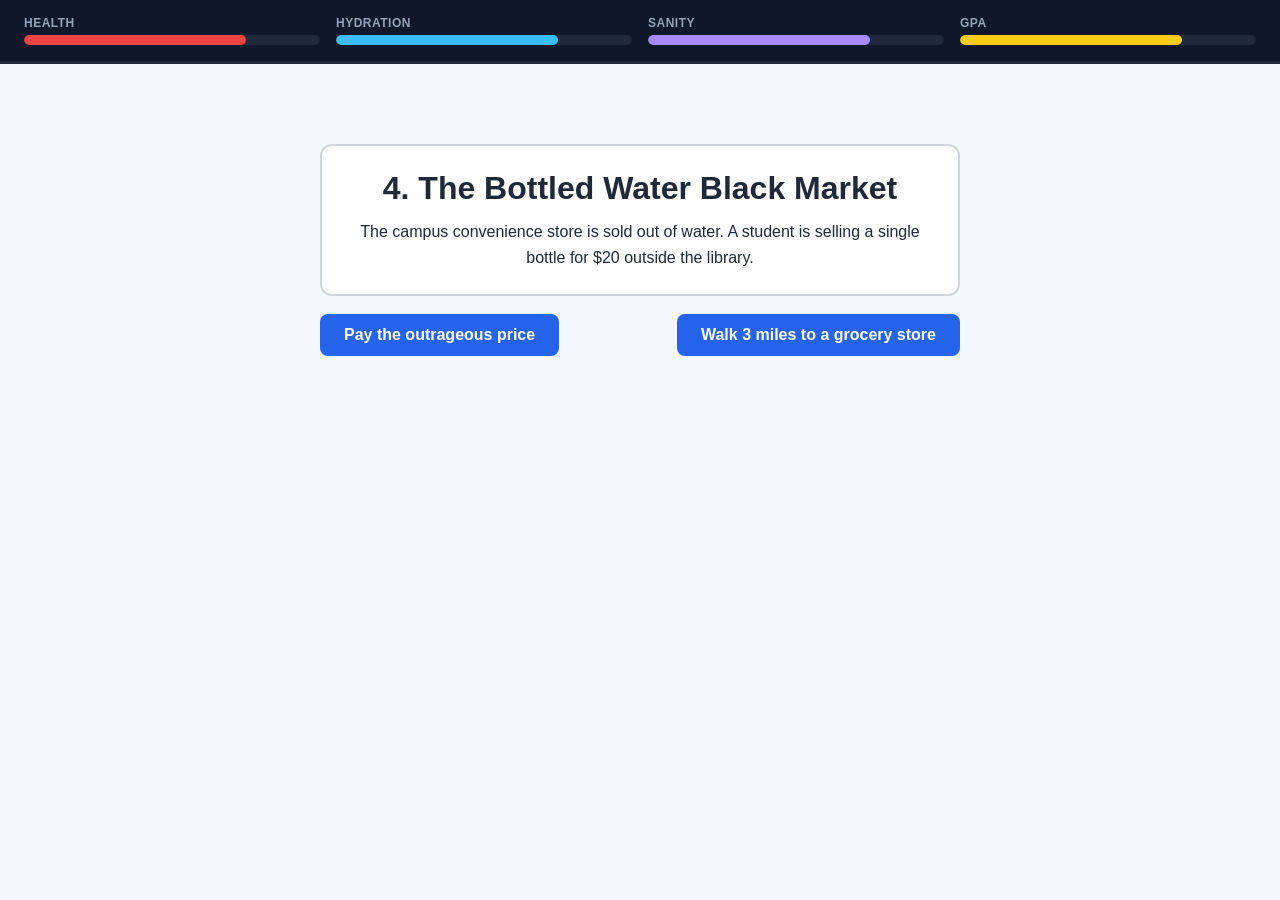
==== commit 9d33a4d5: "Add fade-to-black overlay and end game modal display logic" ====
--- a/game.html
+++ b/game.html
@@ -122,6 +122,9 @@
     </div>
   </main>
 
+  <!-- Fade-to-black overlay that appears when game ends -->
+  <div id="fade-overlay" class="fade-overlay"></div>
+
   <div id="end-game-modal" class="end-game-modal">
     <div class="end-game-content">
       <h2 id="end-game-title">Game Over</h2>
--- a/style.css
+++ b/style.css
@@ -117,7 +117,7 @@
   height: 100%;
   border-radius: 5px;
   width: 75%;          /* overwritten by JS on every stat change */
-  transition: width 0.45s ease-out;
+  transition: width 0.5s ease-out;
 }
 
 /* Each stat gets its own colour for quick at-a-glance reading */
@@ -125,6 +125,18 @@
 .hydration-bar { background-color: #38bdf8; }   /* sky   */
 .sanity-bar    { background-color: #a78bfa; }   /* violet */
 .gpa-bar       { background-color: #facc15; }   /* amber */
+
+@keyframes shake {
+  0% { transform: translateX(0); }
+  25% { transform: translateX(-2px); }
+  50% { transform: translateX(2px); }
+  75% { transform: translateX(-2px); }
+  100% { transform: translateX(0); }
+}
+
+.danger-mode {
+  animation: shake 0.3s ease-in-out infinite;
+}
 
 /*
   =============================================================
@@ -237,6 +249,49 @@
   background-color: #1d4ed8;
 }
 
+/*
+  =============================================================
+  FADE-OUT EFFECT
+  =============================================================
+  
+  When the game ends, a full-screen overlay gradually fades in.
+  This creates a dramatic darkening effect while JavaScript shows the end screen.
+*/
+.fade-overlay {
+  position: fixed;
+  inset: 0;  /* covers entire viewport */
+  background-color: rgba(15, 23, 42, 0.9);  /* dark semi-transparent color */
+  opacity: 0;  /* starts completely transparent */
+  pointer-events: none;  /* blocks mouse clicks while transparent */
+  z-index: 999;  /* layer below the modal content */
+  
+  /*
+    CSS TRANSITION EXPLAINED:
+    -----
+    transition: opacity 2s ease-out;
+    
+    This tells the browser: "When opacity changes, animate it smoothly
+    over 2 seconds using an ease-out timing function."
+    
+    - "opacity" = only animate this property
+    - "2s" = take exactly 2 seconds
+    - "ease-out" = start fast, slow down at the end (dramatic effect)
+    
+    When JavaScript changes opacity from 0 to 1, the browser doesn't
+    instantly jump to 1. Instead, it interpolates every single frame
+    between 0 and 1 over the 2-second duration.
+  */
+  transition: opacity 2s ease-out;
+}
+
+/*
+  When JavaScript adds the "active" class, opacity becomes 1.
+  The CSS transition above handles the smooth animation.
+*/
+.fade-overlay.active {
+  opacity: 1;
+}
+
 .end-game-modal {
   display: none;
   position: fixed;
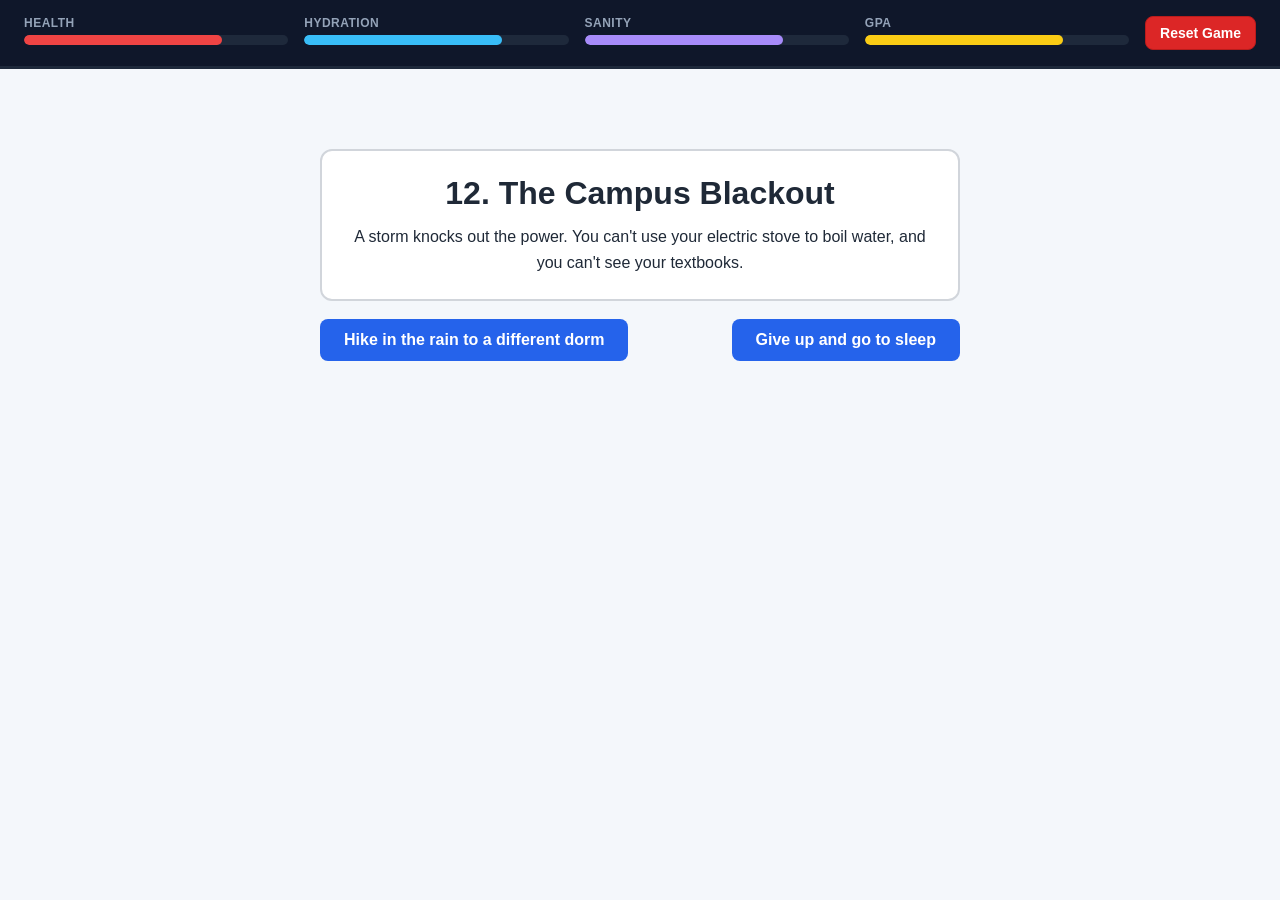
==== commit b35f9421: "Add reset game button and functionality to reset game state" ====
--- a/game.html
+++ b/game.html
@@ -78,6 +78,9 @@
         <div id="gpa-bar" class="stat-bar-fill gpa-bar"></div>
       </div>
     </div>
+    <div class="stats-actions">
+      <button id="reset-game-button" class="reset-button" type="button">Reset Game</button>
+    </div>
   </div>
 
   <!--
--- a/style.css
+++ b/style.css
@@ -60,6 +60,7 @@
   background-color: #0f172a;
   color: #ffffff;
   border-bottom: 3px solid #1e293b;
+  flex-wrap: wrap;
 }
 
 /*
@@ -72,6 +73,11 @@
   gap: 5px;
   flex: 1;
   min-width: 80px;
+}
+
+.stats-actions {
+  display: flex;
+  align-items: flex-end;
 }
 
 /* Small text label above each bar */
@@ -247,6 +253,31 @@
 */
 .option-button:hover {
   background-color: #1d4ed8;
+}
+
+.reset-button {
+  border: 1px solid #b91c1c;
+  border-radius: 8px;
+  padding: 8px 14px;
+  font-size: 0.875rem;
+  font-weight: 700;
+  cursor: pointer;
+  background-color: #dc2626;
+  color: #ffffff;
+  min-width: 110px;
+}
+
+.reset-button:hover {
+  background-color: #b91c1c;
+}
+
+.reset-button:active {
+  background-color: #991b1b;
+}
+
+.reset-button:focus-visible {
+  outline: 3px solid rgba(248, 113, 113, 0.45);
+  outline-offset: 2px;
 }
 
 /*
